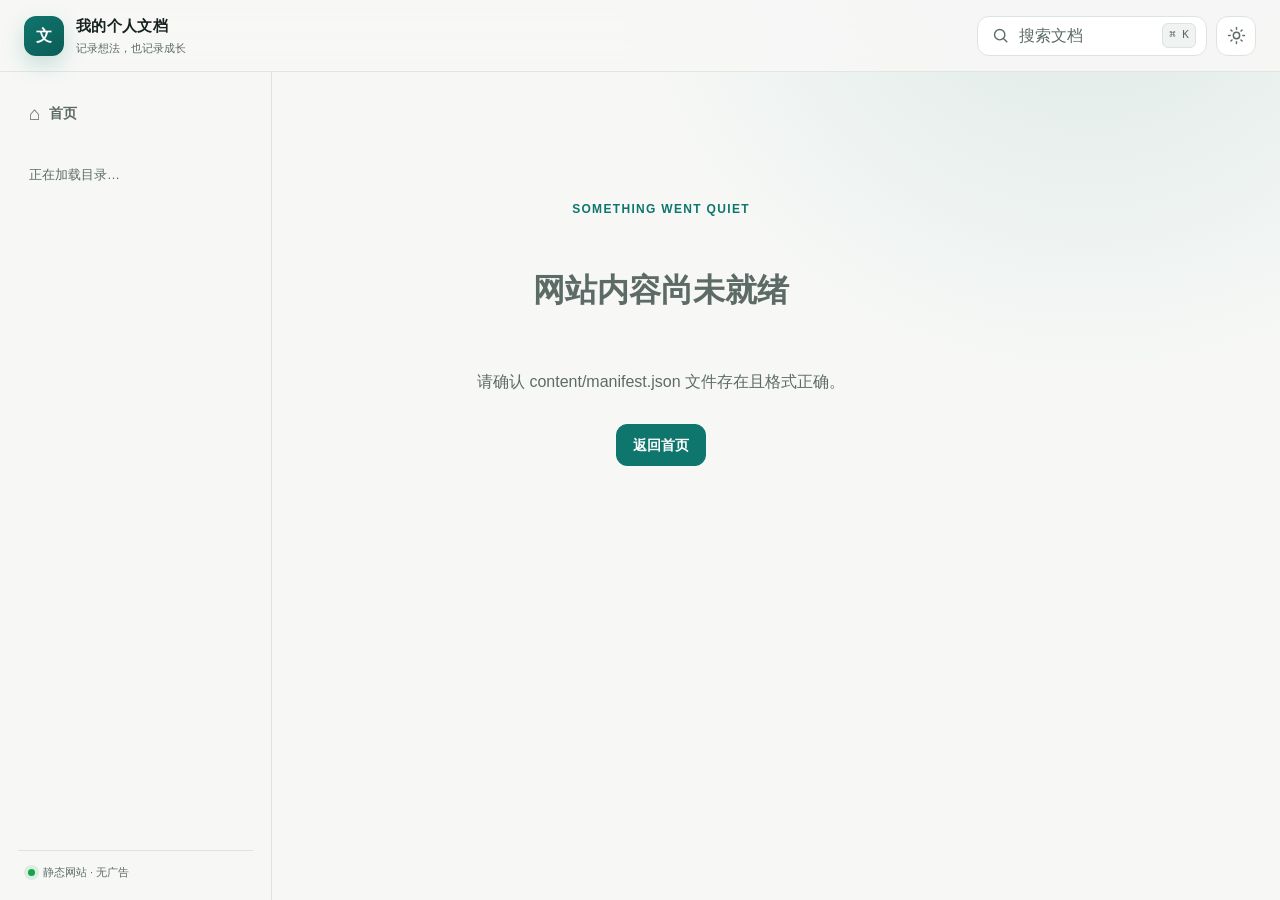
==== index.html @ 5926694a "Publish personal documentation website" ====
<!doctype html>
<html lang="zh-CN">
  <head>
    <meta charset="utf-8" />
    <meta name="viewport" content="width=device-width, initial-scale=1" />
    <meta name="description" content="一个安静、清晰的个人文档空间。" />
    <meta name="color-scheme" content="light dark" />
    <title>我的个人文档</title>
    <link rel="stylesheet" href="styles.css" />
    <script>
      (() => {
        const saved = localStorage.getItem("docs-theme");
        if (saved) document.documentElement.dataset.theme = saved;
      })();
    </script>
  </head>
  <body>
    <a class="skip-link" href="#content">跳到正文</a>
    <header class="topbar">
      <a class="brand" href="#home" aria-label="返回首页">
        <span class="brand-mark" aria-hidden="true">文</span>
        <span>
          <strong id="site-title">我的个人文档</strong>
          <small id="site-tagline">记录想法，也记录成长</small>
        </span>
      </a>

      <div class="top-actions">
        <button class="icon-button mobile-only" id="menu-button" type="button" aria-label="打开导航" aria-expanded="false">
          <svg viewBox="0 0 24 24" aria-hidden="true"><path d="M4 7h16M4 12h16M4 17h16" /></svg>
        </button>
        <button class="search-trigger" id="search-button" type="button" aria-label="搜索文档">
          <svg viewBox="0 0 24 24" aria-hidden="true"><circle cx="11" cy="11" r="6.5" /><path d="m16 16 4 4" /></svg>
          <span>搜索文档</span>
          <kbd>⌘ K</kbd>
        </button>
        <button class="icon-button" id="theme-button" type="button" aria-label="切换明暗主题">
          <svg class="sun-icon" viewBox="0 0 24 24" aria-hidden="true"><circle cx="12" cy="12" r="4" /><path d="M12 2v2M12 20v2M4.93 4.93l1.42 1.42M17.66 17.66l1.41 1.41M2 12h2M20 12h2M4.93 19.07l1.42-1.42M17.66 6.34l1.41-1.41" /></svg>
          <svg class="moon-icon" viewBox="0 0 24 24" aria-hidden="true"><path d="M20.2 15.1A8.4 8.4 0 0 1 8.9 3.8 8.5 8.5 0 1 0 20.2 15.1Z" /></svg>
        </button>
      </div>
    </header>

    <div class="layout">
      <aside class="sidebar" id="sidebar" aria-label="文档导航">
        <nav id="site-nav">
          <a class="nav-home" href="#home"><span aria-hidden="true">⌂</span>首页</a>
          <div class="nav-loading">正在加载目录…</div>
        </nav>
        <footer class="sidebar-footer">
          <span class="status-dot" aria-hidden="true"></span>
          <span>静态网站 · 无广告</span>
        </footer>
      </aside>

      <button class="sidebar-backdrop" id="sidebar-backdrop" type="button" aria-label="关闭导航"></button>

      <main id="content" class="content" tabindex="-1">
        <div class="loading-state" aria-live="polite">
          <span class="spinner" aria-hidden="true"></span>
          正在打开文档…
        </div>
      </main>

      <aside class="toc" id="toc" aria-label="页内目录"></aside>
    </div>

    <dialog class="search-dialog" id="search-dialog">
      <form class="search-panel" id="search-form" method="dialog">
        <div class="search-field">
          <svg viewBox="0 0 24 24" aria-hidden="true"><circle cx="11" cy="11" r="6.5" /><path d="m16 16 4 4" /></svg>
          <input id="search-input" type="search" placeholder="搜索标题、摘要和正文…" autocomplete="off" />
          <button class="close-button" value="close" aria-label="关闭搜索" type="submit">ESC</button>
        </div>
        <div class="search-results" id="search-results">
          <p class="search-hint">输入关键词，快速找到一篇文档。</p>
        </div>
      </form>
    </dialog>

    <noscript>
      <div class="noscript">这个文档站需要启用 JavaScript 才能读取 Markdown 内容。</div>
    </noscript>
    <script src="app.js" defer></script>
  </body>
</html>
---- styles.css ----
:root {
  color-scheme: light;
  --bg: #f7f8f6;
  --surface: #ffffff;
  --surface-soft: #f0f3f1;
  --text: #17211f;
  --text-soft: #5d6b67;
  --line: #dce3e0;
  --primary: #0f766e;
  --primary-deep: #0b5c56;
  --primary-soft: #dff3ef;
  --accent: #d97706;
  --code-bg: #14201e;
  --code-text: #e8f3f0;
  --shadow: 0 18px 50px rgba(32, 54, 49, 0.12);
  --header-height: 72px;
  --sidebar-width: 272px;
  --toc-width: 230px;
}

:root[data-theme="dark"] {
  color-scheme: dark;
  --bg: #0d1413;
  --surface: #121b19;
  --surface-soft: #192522;
  --text: #edf4f2;
  --text-soft: #a7b6b2;
  --line: #2a3935;
  --primary: #58c7b9;
  --primary-deep: #84d9ce;
  --primary-soft: #173a35;
  --accent: #f5ad50;
  --code-bg: #08100f;
  --code-text: #e8f3f0;
  --shadow: 0 22px 60px rgba(0, 0, 0, 0.4);
}

* { box-sizing: border-box; }

html { scroll-behavior: smooth; }

body {
  margin: 0;
  background:
    radial-gradient(circle at 85% -10%, color-mix(in srgb, var(--primary) 12%, transparent), transparent 30rem),
    var(--bg);
  color: var(--text);
  font-family: Inter, ui-sans-serif, -apple-system, BlinkMacSystemFont, "Segoe UI", "Noto Sans SC", sans-serif;
  line-height: 1.7;
  -webkit-font-smoothing: antialiased;
}

button, input { font: inherit; }
button, a { -webkit-tap-highlight-color: transparent; }
a { color: var(--primary); }

:focus-visible {
  outline: 3px solid color-mix(in srgb, var(--primary) 42%, transparent);
  outline-offset: 3px;
}

.skip-link {
  position: fixed;
  top: 10px;
  left: 10px;
  z-index: 100;
  transform: translateY(-150%);
  padding: 8px 12px;
  border-radius: 8px;
  background: var(--primary);
  color: white;
  text-decoration: none;
}

.skip-link:focus { transform: none; }

.topbar {
  position: fixed;
  inset: 0 0 auto;
  z-index: 30;
  height: var(--header-height);
  display: flex;
  align-items: center;
  justify-content: space-between;
  gap: 24px;
  padding: 0 24px;
  border-bottom: 1px solid color-mix(in srgb, var(--line) 80%, transparent);
  background: color-mix(in srgb, var(--bg) 88%, transparent);
  backdrop-filter: blur(18px);
}

.brand {
  display: inline-flex;
  align-items: center;
  gap: 12px;
  color: var(--text);
  text-decoration: none;
  min-width: calc(var(--sidebar-width) - 24px);
}

.brand-mark {
  display: grid;
  width: 40px;
  height: 40px;
  place-items: center;
  border-radius: 12px;
  background: linear-gradient(145deg, var(--primary), var(--primary-deep));
  color: white;
  font-weight: 800;
  box-shadow: 0 8px 22px color-mix(in srgb, var(--primary) 22%, transparent);
}

.brand strong, .brand small { display: block; }
.brand strong { font-size: 15px; letter-spacing: 0.02em; }
.brand small { margin-top: 1px; color: var(--text-soft); font-size: 11px; }

.top-actions { display: flex; align-items: center; gap: 9px; }

.icon-button,
.search-trigger {
  border: 1px solid var(--line);
  background: var(--surface);
  color: var(--text-soft);
  cursor: pointer;
}

.icon-button {
  display: grid;
  width: 40px;
  height: 40px;
  place-items: center;
  border-radius: 12px;
}

.icon-button svg,
.search-trigger svg,
.search-field svg {
  width: 19px;
  fill: none;
  stroke: currentColor;
  stroke-width: 1.8;
  stroke-linecap: round;
  stroke-linejoin: round;
}

.icon-button:hover, .search-trigger:hover { border-color: var(--primary); color: var(--primary); }

.search-trigger {
  height: 40px;
  min-width: 230px;
  display: flex;
  align-items: center;
  gap: 9px;
  padding: 0 10px 0 13px;
  border-radius: 12px;
  text-align: left;
}

.search-trigger span { flex: 1; }
kbd {
  padding: 2px 6px;
  border: 1px solid var(--line);
  border-radius: 6px;
  background: var(--surface-soft);
  color: var(--text-soft);
  font-size: 11px;
}

.moon-icon { display: none; }
:root[data-theme="dark"] .sun-icon { display: none; }
:root[data-theme="dark"] .moon-icon { display: block; }

.layout {
  min-height: 100vh;
  display: grid;
  grid-template-columns: var(--sidebar-width) minmax(0, 1fr) var(--toc-width);
  padding-top: var(--header-height);
}

.sidebar {
  position: fixed;
  top: var(--header-height);
  bottom: 0;
  left: 0;
  z-index: 20;
  width: var(--sidebar-width);
  display: flex;
  flex-direction: column;
  padding: 22px 18px 18px;
  border-right: 1px solid var(--line);
  background: color-mix(in srgb, var(--bg) 92%, transparent);
  overflow: auto;
}

#site-nav { flex: 1; }
.nav-home, .nav-link {
  display: flex;
  align-items: center;
  gap: 9px;
  padding: 8px 11px;
  border-radius: 9px;
  color: var(--text-soft);
  font-size: 14px;
  text-decoration: none;
}

.nav-home { margin-bottom: 20px; font-weight: 700; }
.nav-home span { font-size: 19px; line-height: 1; }
.nav-link:hover, .nav-home:hover { background: var(--surface-soft); color: var(--text); }
.nav-link.active, .nav-home.active { background: var(--primary-soft); color: var(--primary-deep); font-weight: 700; }

.nav-section { margin: 0 0 20px; }
.nav-section-title {
  margin: 0 0 6px;
  padding: 0 11px;
  color: var(--text-soft);
  font-size: 11px;
  font-weight: 800;
  letter-spacing: 0.12em;
  text-transform: uppercase;
}

.nav-loading, .search-hint { color: var(--text-soft); font-size: 13px; }
.nav-loading { padding: 10px 11px; }

.sidebar-footer {
  display: flex;
  align-items: center;
  gap: 8px;
  padding: 12px 10px 0;
  border-top: 1px solid var(--line);
  color: var(--text-soft);
  font-size: 11px;
}

.status-dot { width: 7px; height: 7px; border-radius: 50%; background: #16a34a; box-shadow: 0 0 0 4px color-mix(in srgb, #16a34a 12%, transparent); }

.content {
  grid-column: 2;
  width: min(100%, 860px);
  min-height: calc(100vh - var(--header-height));
  margin: 0 auto;
  padding: 58px 50px 90px;
}

.toc {
  position: fixed;
  top: calc(var(--header-height) + 52px);
  right: 0;
  width: var(--toc-width);
  max-height: calc(100vh - var(--header-height) - 80px);
  padding: 0 24px 0 20px;
  overflow: auto;
}

.toc-title { margin: 0 0 10px; color: var(--text-soft); font-size: 11px; font-weight: 800; letter-spacing: .1em; text-transform: uppercase; }
.toc a { display: block; padding: 4px 0 4px 12px; border-left: 1px solid var(--line); color: var(--text-soft); font-size: 12px; line-height: 1.5; text-decoration: none; }
.toc a:hover { border-color: var(--primary); color: var(--primary); }

.eyebrow { margin: 0 0 10px; color: var(--primary); font-size: 12px; font-weight: 800; letter-spacing: .11em; text-transform: uppercase; }
.hero { padding: 8px 0 38px; border-bottom: 1px solid var(--line); }
.hero h1, .doc-header h1 { margin: 0; letter-spacing: -0.035em; line-height: 1.18; }
.hero h1 { max-width: 690px; font-size: clamp(36px, 6vw, 64px); }
.hero h1 em { color: var(--primary); font-style: normal; }
.hero > p { max-width: 620px; margin: 20px 0 0; color: var(--text-soft); font-size: 17px; }

.hero-actions { display: flex; flex-wrap: wrap; gap: 10px; margin-top: 26px; }
.button {
  display: inline-flex;
  align-items: center;
  justify-content: center;
  min-height: 42px;
  padding: 0 16px;
  border: 1px solid var(--line);
  border-radius: 11px;
  background: var(--surface);
  color: var(--text);
  font-size: 14px;
  font-weight: 700;
  text-decoration: none;
}
.button.primary { border-color: var(--primary); background: var(--primary); color: white; }
.button:hover { transform: translateY(-1px); box-shadow: 0 8px 22px color-mix(in srgb, var(--text) 9%, transparent); }

.section-heading { display: flex; align-items: end; justify-content: space-between; gap: 18px; margin: 42px 0 16px; }
.section-heading h2 { margin: 0; font-size: 20px; letter-spacing: -0.02em; }
.section-heading p { margin: 0; color: var(--text-soft); font-size: 12px; }

.card-grid { display: grid; grid-template-columns: repeat(2, minmax(0, 1fr)); gap: 14px; }
.doc-card {
  position: relative;
  min-height: 164px;
  padding: 20px;
  border: 1px solid var(--line);
  border-radius: 16px;
  background: color-mix(in srgb, var(--surface) 85%, transparent);
  color: var(--text);
  text-decoration: none;
  transition: transform .18s ease, border-color .18s ease, box-shadow .18s ease;
}
.doc-card:hover { transform: translateY(-3px); border-color: color-mix(in srgb, var(--primary) 55%, var(--line)); box-shadow: var(--shadow); }
.doc-card .category { color: var(--accent); font-size: 11px; font-weight: 800; letter-spacing: .08em; text-transform: uppercase; }
.doc-card h3 { margin: 12px 0 6px; font-size: 17px; }
.doc-card p { margin: 0; color: var(--text-soft); font-size: 13px; line-height: 1.6; }
.doc-card time { position: absolute; bottom: 17px; left: 20px; color: var(--text-soft); font-size: 11px; }
.doc-card .arrow { position: absolute; top: 18px; right: 18px; color: var(--primary); font-size: 19px; }

.doc-header { padding-bottom: 28px; border-bottom: 1px solid var(--line); }
.doc-header h1 { font-size: clamp(32px, 5vw, 48px); }
.doc-summary { max-width: 680px; margin: 14px 0 0; color: var(--text-soft); font-size: 16px; }
.doc-meta { display: flex; flex-wrap: wrap; align-items: center; gap: 8px 14px; margin-top: 18px; color: var(--text-soft); font-size: 12px; }
.doc-meta .category-pill { padding: 3px 9px; border-radius: 999px; background: var(--primary-soft); color: var(--primary-deep); font-weight: 700; }

.prose { padding-top: 28px; font-size: 16px; }
.prose h2, .prose h3 { scroll-margin-top: calc(var(--header-height) + 24px); letter-spacing: -0.02em; line-height: 1.35; }
.prose h2 { margin: 44px 0 14px; font-size: 25px; }
.prose h3 { margin: 32px 0 10px; font-size: 19px; }
.prose p { margin: 0 0 18px; }
.prose ul, .prose ol { margin: 0 0 20px; padding-left: 24px; }
.prose li { margin: 5px 0; }
.prose blockquote { margin: 24px 0; padding: 14px 18px; border-left: 4px solid var(--primary); border-radius: 0 10px 10px 0; background: var(--primary-soft); color: var(--text-soft); }
.prose blockquote p { margin: 0; }
.prose code { padding: 2px 5px; border-radius: 5px; background: var(--surface-soft); color: var(--primary-deep); font: 0.9em ui-monospace, SFMono-Regular, Menlo, monospace; }
.prose pre { margin: 24px 0; padding: 18px; border-radius: 13px; background: var(--code-bg); color: var(--code-text); overflow: auto; }
.prose pre code { padding: 0; background: none; color: inherit; }
.prose hr { margin: 36px 0; border: 0; border-top: 1px solid var(--line); }
.prose img { max-width: 100%; border-radius: 12px; }

.loading-state, .error-state, .empty-state { min-height: 45vh; display: grid; place-content: center; justify-items: center; gap: 13px; color: var(--text-soft); text-align: center; }
.spinner { width: 28px; height: 28px; border: 3px solid var(--line); border-top-color: var(--primary); border-radius: 50%; animation: spin .75s linear infinite; }
@keyframes spin { to { transform: rotate(360deg); } }

.search-dialog {
  width: min(680px, calc(100% - 28px));
  max-height: min(680px, calc(100vh - 60px));
  padding: 0;
  border: 1px solid var(--line);
  border-radius: 18px;
  background: var(--surface);
  color: var(--text);
  box-shadow: var(--shadow);
  overflow: hidden;
}
.search-dialog::backdrop { background: rgba(5, 15, 13, .52); backdrop-filter: blur(4px); }
.search-panel { margin: 0; }
.search-field { display: flex; align-items: center; gap: 11px; padding: 15px 16px; border-bottom: 1px solid var(--line); }
.search-field svg { width: 21px; color: var(--text-soft); flex: 0 0 auto; }
.search-field input { width: 100%; border: 0; outline: 0; background: transparent; color: var(--text); font-size: 16px; }
.close-button { padding: 4px 7px; border: 1px solid var(--line); border-radius: 7px; background: var(--surface-soft); color: var(--text-soft); font-size: 10px; cursor: pointer; }
.search-results { max-height: 520px; padding: 10px; overflow: auto; }
.search-hint { padding: 24px; text-align: center; }
.search-result { display: block; padding: 13px 14px; border-radius: 11px; color: var(--text); text-decoration: none; }
.search-result:hover { background: var(--surface-soft); }
.search-result strong { display: block; margin-bottom: 3px; }
.search-result span { display: block; color: var(--text-soft); font-size: 12px; }
.search-result mark { background: color-mix(in srgb, var(--accent) 25%, transparent); color: inherit; }

.sidebar-backdrop { display: none; }
.mobile-only { display: none; }
.noscript { position: fixed; inset: auto 16px 16px; z-index: 99; padding: 12px; border-radius: 10px; background: #b91c1c; color: white; text-align: center; }

@media (max-width: 1120px) {
  .layout { grid-template-columns: var(--sidebar-width) minmax(0, 1fr); }
  .toc { display: none; }
}

@media (max-width: 780px) {
  :root { --header-height: 64px; }
  .topbar { padding: 0 14px; }
  .brand { min-width: 0; }
  .brand-mark { width: 36px; height: 36px; }
  .brand small { display: none; }
  .search-trigger { min-width: 40px; width: 40px; justify-content: center; padding: 0; }
  .search-trigger span, .search-trigger kbd { display: none; }
  .mobile-only { display: grid; }
  .layout { display: block; }
  .sidebar { transform: translateX(-105%); width: min(86vw, 320px); transition: transform .22s ease; box-shadow: var(--shadow); }
  body.nav-open .sidebar { transform: translateX(0); }
  .sidebar-backdrop { position: fixed; inset: var(--header-height) 0 0; z-index: 15; border: 0; background: rgba(5, 15, 13, .46); }
  body.nav-open .sidebar-backdrop { display: block; }
  .content { width: 100%; padding: 38px 21px 70px; }
  .hero { padding-top: 0; }
  .hero h1 { font-size: 39px; }
  .card-grid { grid-template-columns: 1fr; }
  .doc-card { min-height: 152px; }
}

@media (prefers-reduced-motion: reduce) {
  *, *::before, *::after { scroll-behavior: auto !important; animation-duration: .01ms !important; transition-duration: .01ms !important; }
}
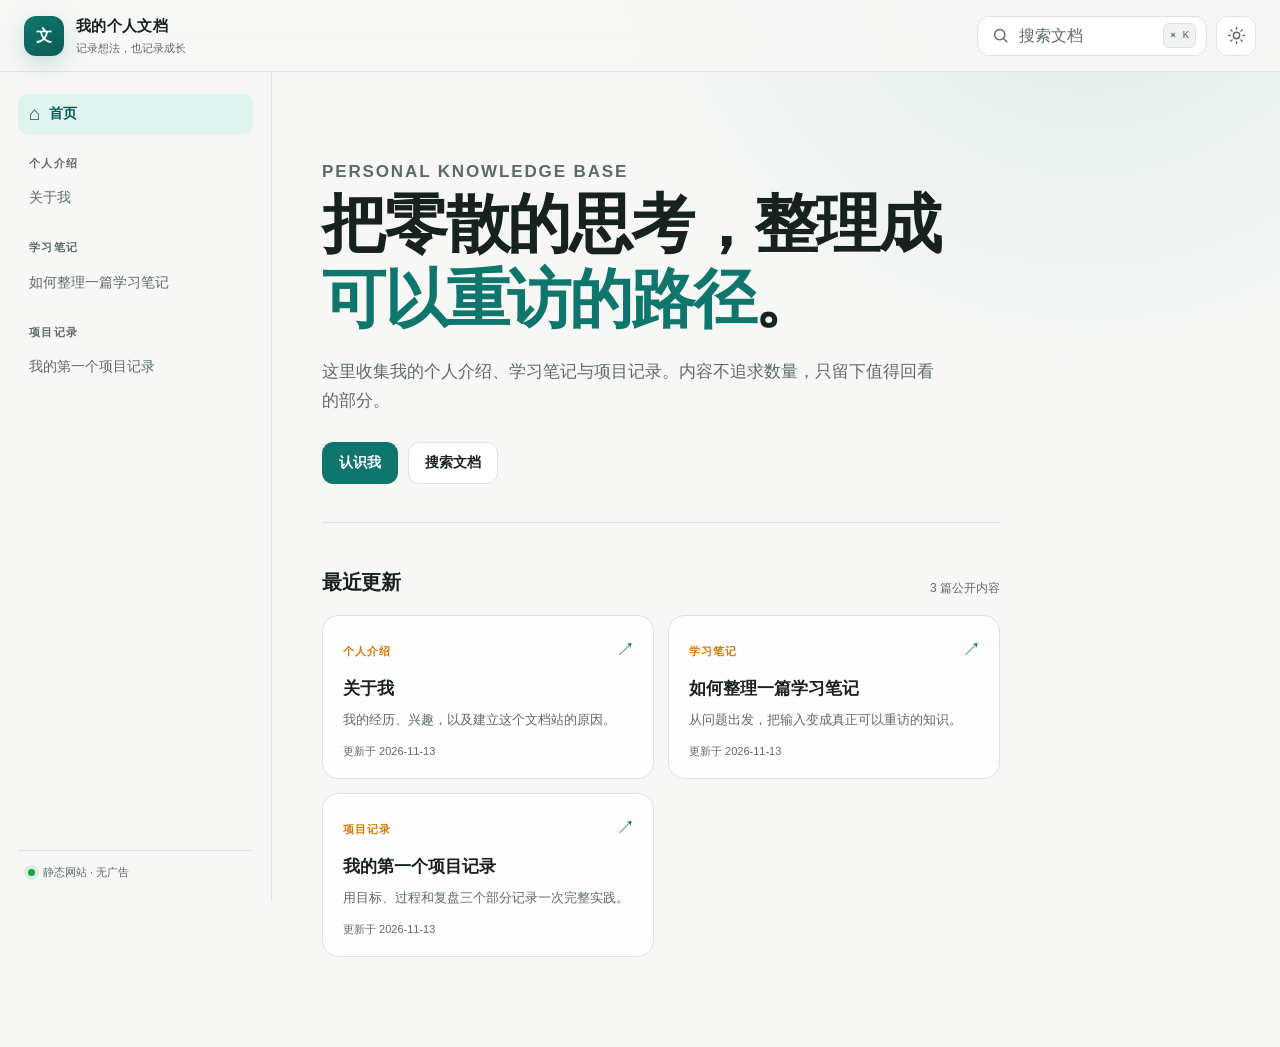
==== commit 1ce41fa2: "Refresh website script cache" ====
--- a/index.html
+++ b/index.html
@@ -81,6 +81,6 @@
     <noscript>
       <div class="noscript">这个文档站需要启用 JavaScript 才能读取 Markdown 内容。</div>
     </noscript>
-    <script src="app.js" defer></script>
+    <script src="app.js?v=20261113-2" defer></script>
   </body>
 </html>
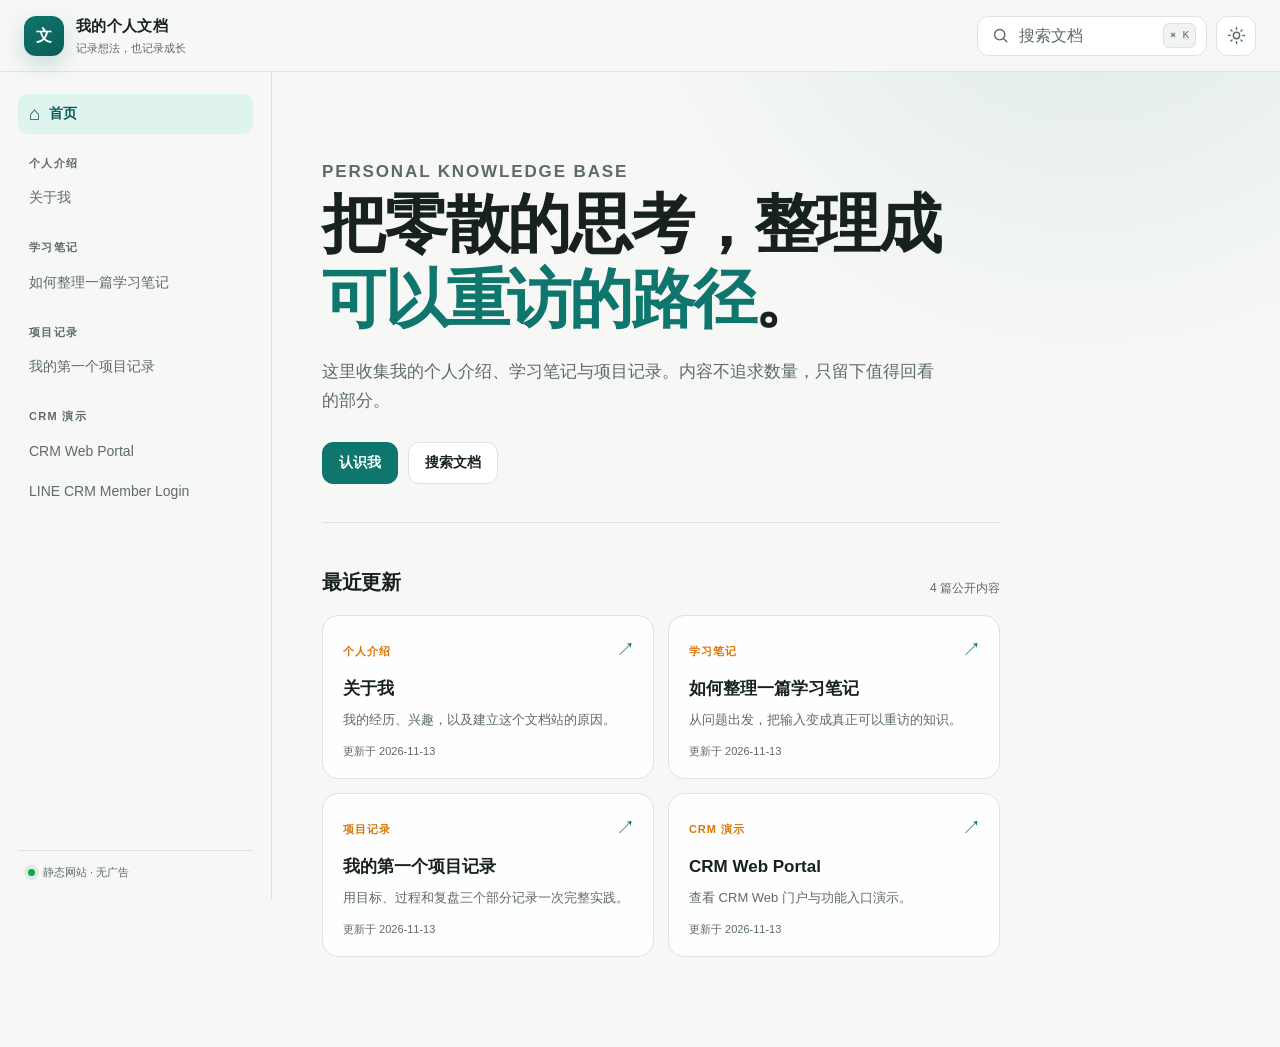
==== commit eddf7bf4: "Refresh CRM demo links on documentation home" ====
--- a/index.html
+++ b/index.html
@@ -81,6 +81,6 @@
     <noscript>
       <div class="noscript">这个文档站需要启用 JavaScript 才能读取 Markdown 内容。</div>
     </noscript>
-    <script src="app.js?v=20261113-2" defer></script>
+    <script src="app.js?v=20261113-3" defer></script>
   </body>
 </html>
